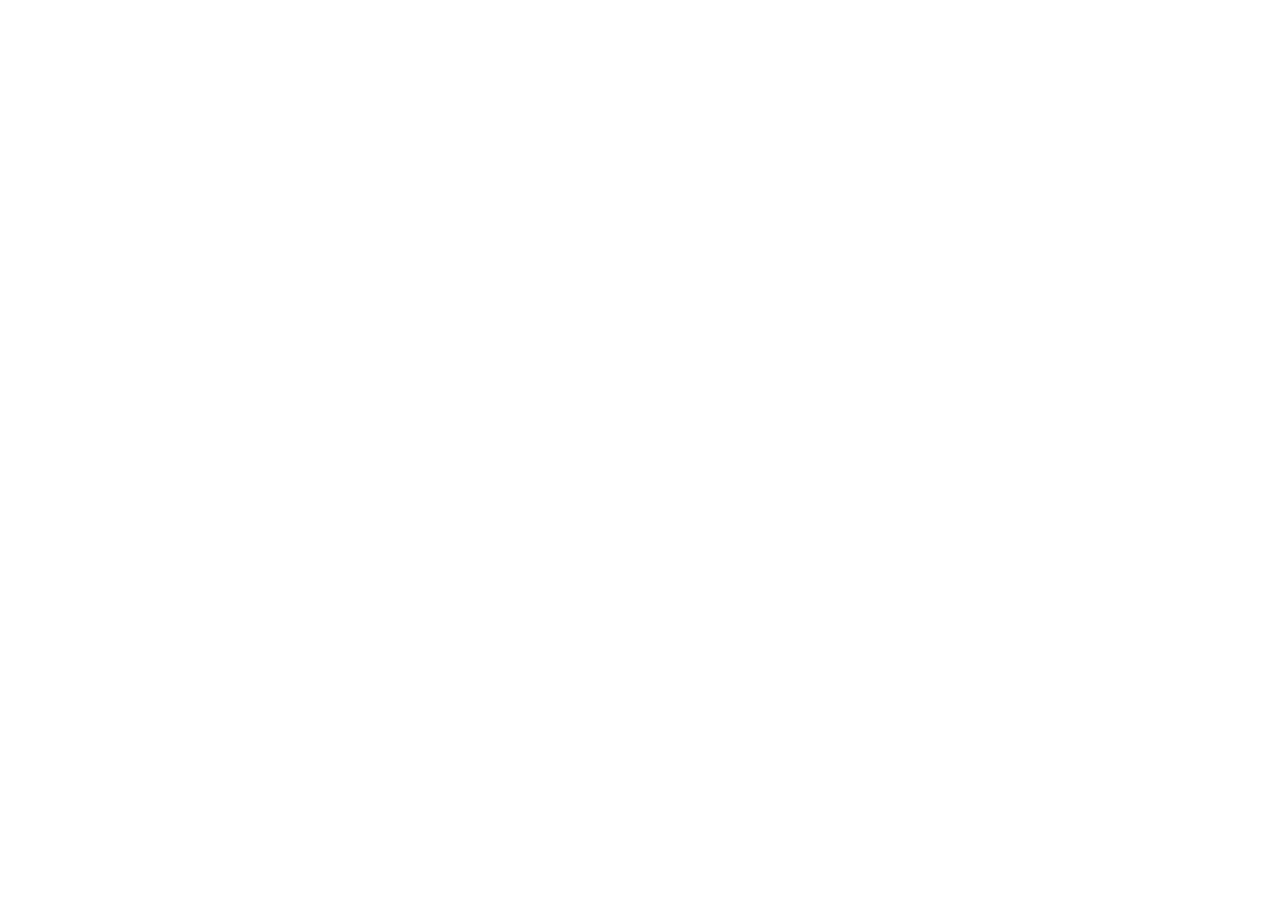
==== html/index.html @ c53e71bf "vv" ====
<!DOCTYPE html>
<html lang="en">
<head>
    <meta charset="UTF-8">
    <meta name="viewport" content="width=device-width, initial-scale=1.0">
    <title>av1/2</title>
    <link rel="stylesheet" href="style.css">

</head>
<body>
    <header>
      <link rel="stylesheet" href="">  
      <link rel="stylesheet" href="">  
      <link rel="stylesheet" href="">  
    </header>
    


    
</body>
</html>
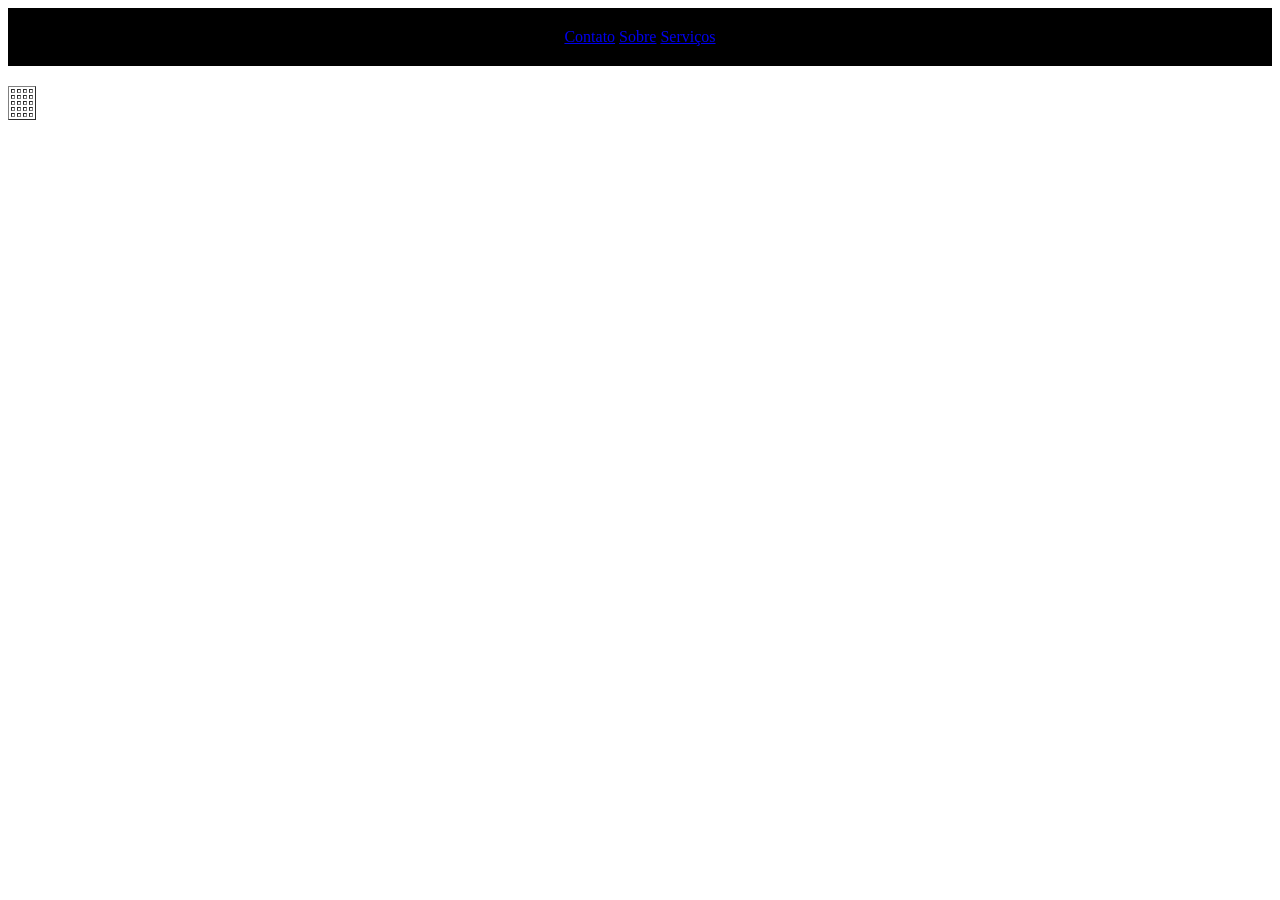
==== commit d7623dcf: "o" ====
--- a/html/index.html
+++ b/html/index.html
@@ -1,21 +1,54 @@
 <!DOCTYPE html>
-<html lang="en">
+<html lang="pt-br">
 <head>
     <meta charset="UTF-8">
     <meta name="viewport" content="width=device-width, initial-scale=1.0">
     <title>av1/2</title>
     <link rel="stylesheet" href="style.css">
+</head>
 
-</head>
 <body>
+
     <header>
-      <link rel="stylesheet" href="">  
-      <link rel="stylesheet" href="">  
-      <link rel="stylesheet" href="">  
+        <nav>
+            <a href="contato.html">Contato</a>
+            <a href="sobre.html">Sobre</a>
+            <a href="servicos.html">Serviços</a>
+        </nav>
     </header>
-    
-
-
-    
+<div class="container">
+   <table border="1">
+    <tr>
+        <th></th>
+        <th></th>
+        <th></th>
+        <th></th>
+    </tr>
+    <tr>
+        <td></td>
+        <td></td>
+        <td></td>
+        <td></td>
+    </tr>
+    <tr>
+        <td></td>
+        <td></td>
+        <td></td>
+        <td></td>
+    </tr>
+    <tr>
+        <td></td>
+        <td></td>
+        <td></td>
+        <td></td>
+    </tr>
+    <tr>
+        <td></td>
+        <td></td>
+        <td></td>
+        <td></td>
+    </tr>
+</table>
+</div>
 </body>
 </html>
--- a/html/style.css
+++ b/html/style.css
@@ -0,0 +1,11 @@
+header{
+    text-align: center;
+    background-color: #000000;
+    padding: 20px;
+    margin-bottom: 20px;
+}
+.conteiner{
+    width: 80%;
+    margin: 0 auto;
+    text-align: center;
+}
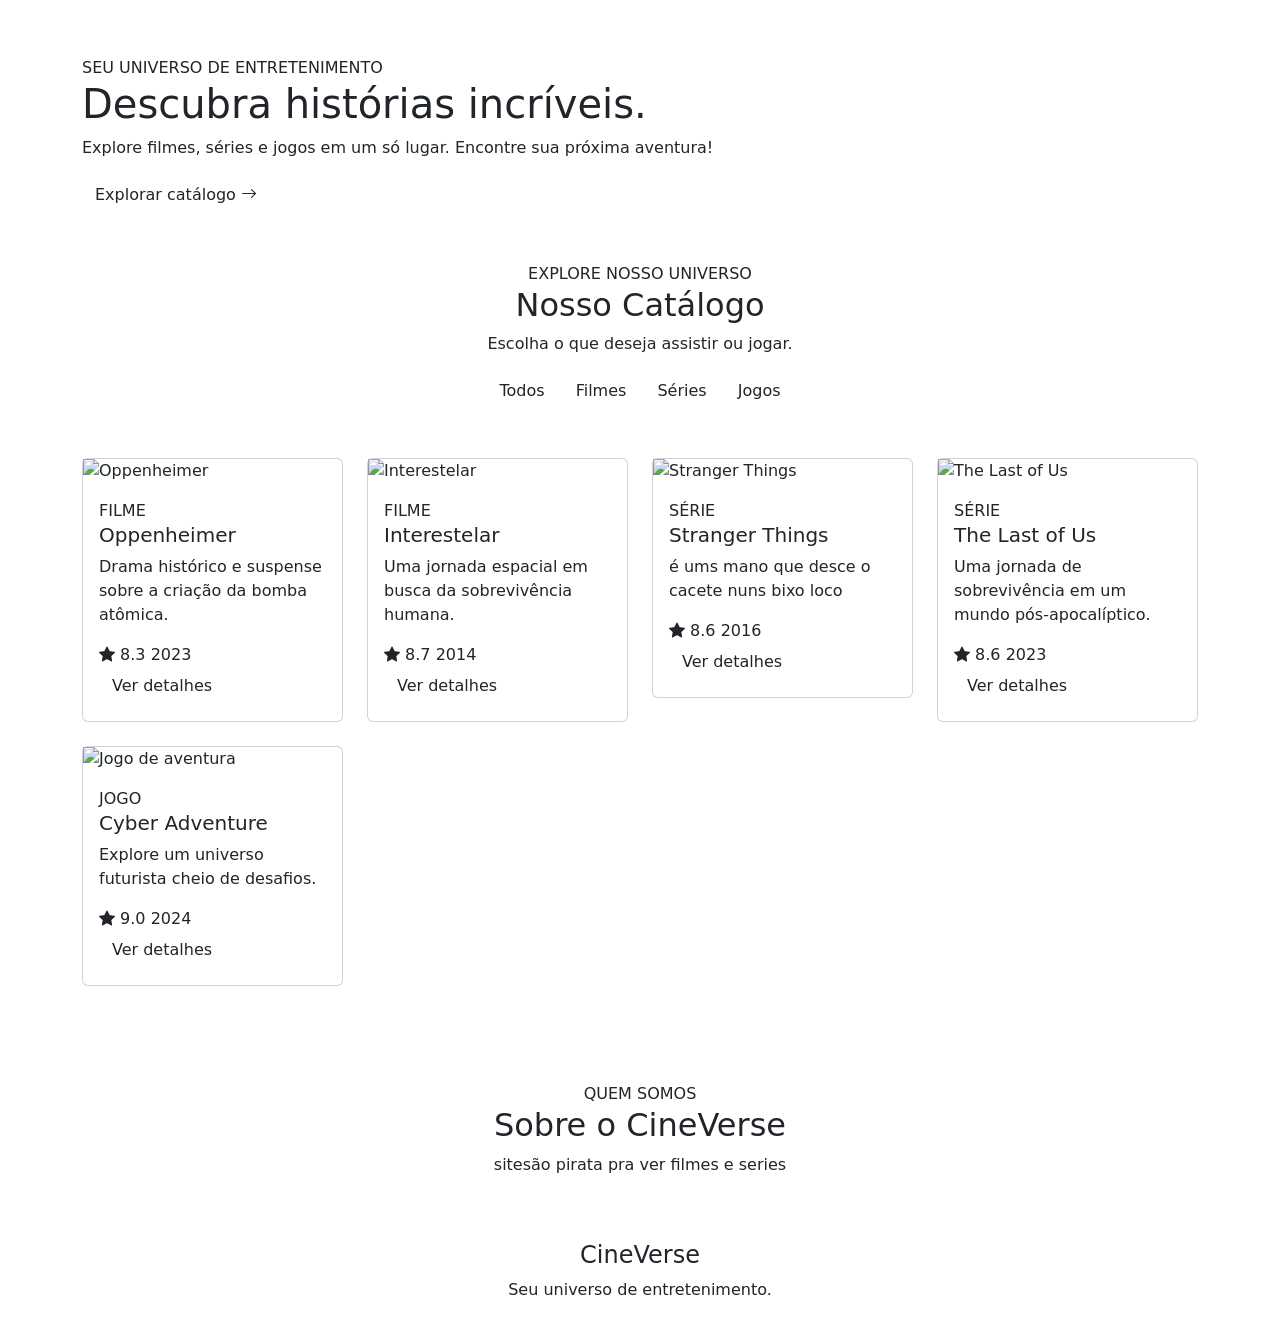
==== commit 7fccddad: "rr" ====
--- a/html/index.html
+++ b/html/index.html
@@ -1,54 +1,372 @@
+
 <!DOCTYPE html>
 <html lang="pt-br">
+
 <head>
     <meta charset="UTF-8">
     <meta name="viewport" content="width=device-width, initial-scale=1.0">
-    <title>av1/2</title>
-    <link rel="stylesheet" href="style.css">
+
+    <title>CineVerse | Catálogo de Entretenimento</title>
+
+    <!-- Bootstrap -->
+    <link href="https://cdn.jsdelivr.net/npm/bootstrap@5.3.3/dist/css/bootstrap.min.css" rel="stylesheet">
+
+    <!-- Bootstrap Icons -->
+    <link rel="stylesheet" href="https://cdn.jsdelivr.net/npm/bootstrap-icons@1.11.3/font/bootstrap-icons.min.css">
+
+    <!-- CSS -->
+    <link rel="stylesheet" href="css/style.css">
 </head>
 
 <body>
 
-    <header>
-        <nav>
-            <a href="contato.html">Contato</a>
-            <a href="sobre.html">Sobre</a>
-            <a href="servicos.html">Serviços</a>
-        </nav>
-    </header>
-<div class="container">
-   <table border="1">
-    <tr>
-        <th></th>
-        <th></th>
-        <th></th>
-        <th></th>
-    </tr>
-    <tr>
-        <td></td>
-        <td></td>
-        <td></td>
-        <td></td>
-    </tr>
-    <tr>
-        <td></td>
-        <td></td>
-        <td></td>
-        <td></td>
-    </tr>
-    <tr>
-        <td></td>
-        <td></td>
-        <td></td>
-        <td></td>
-    </tr>
-    <tr>
-        <td></td>
-        <td></td>
-        <td></td>
-        <td></td>
-    </tr>
-</table>
-</div>
+    <!-- MENU -->
+    <nav class="navbar navbar-expand-lg navbar-dark">
+
+        <div class="container">
+
+            <a class="navbar-brand" href="#">
+                <i class="bi bi-play-circle-fill"></i>
+                Cine<span>Verse</span>
+            </a>
+
+            <button class="navbar-toggler" type="button"
+                data-bs-toggle="collapse" data-bs-target="#menu">
+                <span class="navbar-toggler-icon"></span>
+            </button>
+
+            <div class="collapse navbar-collapse" id="menu">
+
+                <ul class="navbar-nav ms-auto">
+
+                    <li class="nav-item">
+                        <a class="nav-link" href="#inicio">Início</a>
+                    </li>
+
+                    <li class="nav-item">
+                        <a class="nav-link" href="#catalogo">Catálogo</a>
+                    </li>
+
+                    <li class="nav-item">
+                        <a class="nav-link" href="#sobre">Sobre</a>
+                    </li>
+
+                </ul>
+
+            </div>
+
+        </div>
+
+    </nav>
+
+    <!-- BANNER -->
+    <section class="banner" id="inicio">
+
+        <div class="container">
+
+            <div class="banner-content">
+
+                <span class="destaque">SEU UNIVERSO DE ENTRETENIMENTO</span>
+
+                <h1>Descubra histórias incríveis.</h1>
+
+                <p>
+                    Explore filmes, séries e jogos em um só lugar.
+                    Encontre sua próxima aventura!
+                </p>
+
+                <a href="#catalogo" class="btn btn-explorar">
+                    Explorar catálogo
+                    <i class="bi bi-arrow-right"></i>
+                </a>
+
+            </div>
+
+        </div>
+
+    </section>
+
+    <!-- CATÁLOGO -->
+    <section class="catalogo py-5" id="catalogo">
+
+        <div class="container">
+
+            <div class="titulo-secao text-center">
+
+                <span class="destaque">EXPLORE NOSSO UNIVERSO</span>
+
+                <h2>Nosso Catálogo</h2>
+
+                <p>Escolha o que deseja assistir ou jogar.</p>
+
+            </div>
+
+            <!-- CATEGORIAS -->
+            <div class="filtros text-center mb-5">
+
+                <button class="btn filtro ativo" data-categoria="todos">
+                    Todos
+                </button>
+
+                <button class="btn filtro" data-categoria="filmes">
+                    Filmes
+                </button>
+
+                <button class="btn filtro" data-categoria="series">
+                    Séries
+                </button>
+
+                <button class="btn filtro" data-categoria="jogos">
+                    Jogos
+                </button>
+
+            </div>
+
+            <!-- CARDS -->
+            <div class="row g-4" id="lista-catalogo">
+
+                <!-- FILME 1 -->
+                <div class="col-6 col-md-4 col-lg-3 item"
+                    data-categoria="filmes">
+
+                    <div class="card catalogo-card">
+
+                        <img src="https://image.tmdb.org/t/p/w500/8Gxv8gSFCU0XGDykEGv7zR1n2ua.jpg"
+                            alt="Oppenheimer">
+
+                        <div class="card-body">
+
+                            <span class="categoria">FILME</span>
+
+                            <h5>Oppenheimer</h5>
+
+                            <p>Drama histórico e suspense sobre a criação da bomba atômica.</p>
+
+                            <div class="informacoes">
+                                <span><i class="bi bi-star-fill"></i> 8.3</span>
+                                <span>2023</span>
+                            </div>
+
+                            <button class="btn btn-detalhes"
+                                data-titulo="Oppenheimer"
+                                data-descricao="Drama histórico e suspense sobre a criação da bomba atômica.">
+                                Ver detalhes
+                            </button>
+
+                        </div>
+
+                    </div>
+
+                </div>
+
+                <!-- FILME 2 -->
+                <div class="col-6 col-md-4 col-lg-3 item"
+                    data-categoria="filmes">
+
+                    <div class="card catalogo-card">
+
+                        <img src="https://image.tmdb.org/t/p/w500/8b8R8l88Qje9dn9OE8PY05Nxl1X.jpg"
+                            alt="Interestelar">
+
+                        <div class="card-body">
+
+                            <span class="categoria">FILME</span>
+
+                            <h5>Interestelar</h5>
+
+                            <p>Uma jornada espacial em busca da sobrevivência humana.</p>
+
+                            <div class="informacoes">
+                                <span><i class="bi bi-star-fill"></i> 8.7</span>
+                                <span>2014</span>
+                            </div>
+
+                            <button class="btn btn-detalhes"
+                                data-titulo="Interestelar"
+                                data-descricao="Uma jornada espacial em busca da sobrevivência humana.">
+                                Ver detalhes
+                            </button>
+
+                        </div>
+
+                    </div>
+
+                </div>
+
+                <div class="col-6 col-md-4 col-lg-3 item"
+                    data-categoria="series">
+
+                    <div class="card catalogo-card">
+
+                        <img src="https://https://pt.wikipedia.org/wiki/Stranger_Things#/media/Ficheiro:Stranger_Things_logo.png"
+                            alt="Stranger Things">
+
+                        <div class="card-body">
+
+                            <span class="categoria">SÉRIE</span>
+
+                            <h5>Stranger Things</h5>
+
+                            <p>é ums mano que desce o cacete nuns bixo loco</p>
+
+                            <div class="informacoes">
+                                <span><i class="bi bi-star-fill"></i> 8.6</span>
+                                <span>2016</span>
+                            </div>
+
+                            <button class="btn btn-detalhes"
+                                data-titulo="Stranger Things"
+                                data-descricao="Um grupo de amigos enfrenta mistérios sobrenaturais.">
+                                Ver detalhes
+                            </button>
+
+                        </div>
+
+                    </div>
+
+                </div>
+
+                <div class="col-6 col-md-4 col-lg-3 item"
+                    data-categoria="series">
+
+                    <div class="card catalogo-card">
+
+                        <img src="https://image.tmdb.org/t/p/w500/1XDDXPXGiI8id7MrUxK36ke7gkX.jpg"
+                            alt="The Last of Us">
+
+                        <div class="card-body">
+
+                            <span class="categoria">SÉRIE</span>
+
+                            <h5>The Last of Us</h5>
+
+                            <p>Uma jornada de sobrevivência em um mundo pós-apocalíptico.</p>
+
+                            <div class="informacoes">
+                                <span><i class="bi bi-star-fill"></i> 8.6</span>
+                                <span>2023</span>
+                            </div>
+
+                            <button class="btn btn-detalhes"
+                                data-titulo="The Last of Us"
+                                data-descricao="Uma jornada de sobrevivência em um mundo pós-apocalíptico.">
+                                Ver detalhes
+                            </button>
+
+                        </div>
+
+                    </div>
+
+                </div>
+
+                
+                <div class="col-6 col-md-4 col-lg-3 item"
+                    data-categoria="jogos">
+
+                    <div class="card catalogo-card">
+
+                        <img src="https://images.unsplash.com/photo-1542751371-adc38448a05e?w=600"
+                            alt="Jogo de aventura">
+
+                        <div class="card-body">
+
+                            <span class="categoria">JOGO</span>
+
+                            <h5>Cyber Adventure</h5>
+
+                            <p>Explore um universo futurista cheio de desafios.</p>
+
+                            <div class="informacoes">
+                                <span><i class="bi bi-star-fill"></i> 9.0</span>
+                                <span>2024</span>
+                            </div>
+
+                            <button class="btn btn-detalhes"
+                                data-titulo="Cyber Adventure"
+                                data-descricao="Explore um universo futurista cheio de desafios.">
+                                Ver detalhes
+                            </button>
+
+                        </div>
+
+                    </div>
+
+                </div>
+
+                <div class="col-6 col-md-4 col-lg-3 item"
+                    data-categoria="jogos">
+
+
+    </section>
+
+    <div class="modal fade" id="modalDetalhes" tabindex="-1"
+        aria-labelledby="tituloModal" aria-hidden="true">
+
+        <div class="modal-dialog modal-dialog-centered">
+
+            <div class="modal-content">
+
+                <div class="modal-header">
+                    <h5 class="modal-title" id="tituloModal">
+                        Detalhes do título
+                    </h5>
+
+                    <button type="button" class="btn-close"
+                        data-bs-dismiss="modal" aria-label="Fechar">
+                    </button>
+                </div>
+
+                <div class="modal-body">
+                    <h4 id="modalNome"></h4>
+                    <p id="modalDescricao"></p>
+                </div>
+
+                <div class="modal-footer">
+                    <button class="btn btn-fechar"
+                        data-bs-dismiss="modal">
+                        Fechar
+                    </button>
+                </div>
+
+            </div>
+
+        </div>
+
+    </div>
+
+    <section class="sobre py-5" id="sobre">
+
+        <div class="container text-center">
+
+            <span class="destaque">QUEM SOMOS</span>
+
+            <h2>Sobre o CineVerse</h2>
+
+            <p>
+               sitesão pirata pra ver filmes e series
+            </p>
+
+        </div>
+
+    </section>
+
+    <footer>
+
+        <div class="container text-center">
+
+            <h4>Cine<span>Verse</span></h4>
+
+            <p>Seu universo de entretenimento.</p>
+
+        
+
+        </div>
+
+    </footer>
+
+    <script src="https://cdn.jsdelivr.net/npm/bootstrap@5.3.3/dist/js/bootstrap.bundle.min.js"></script>
+
+    <script src="js/script.js"></script>
+
 </body>
-</html>+</html>
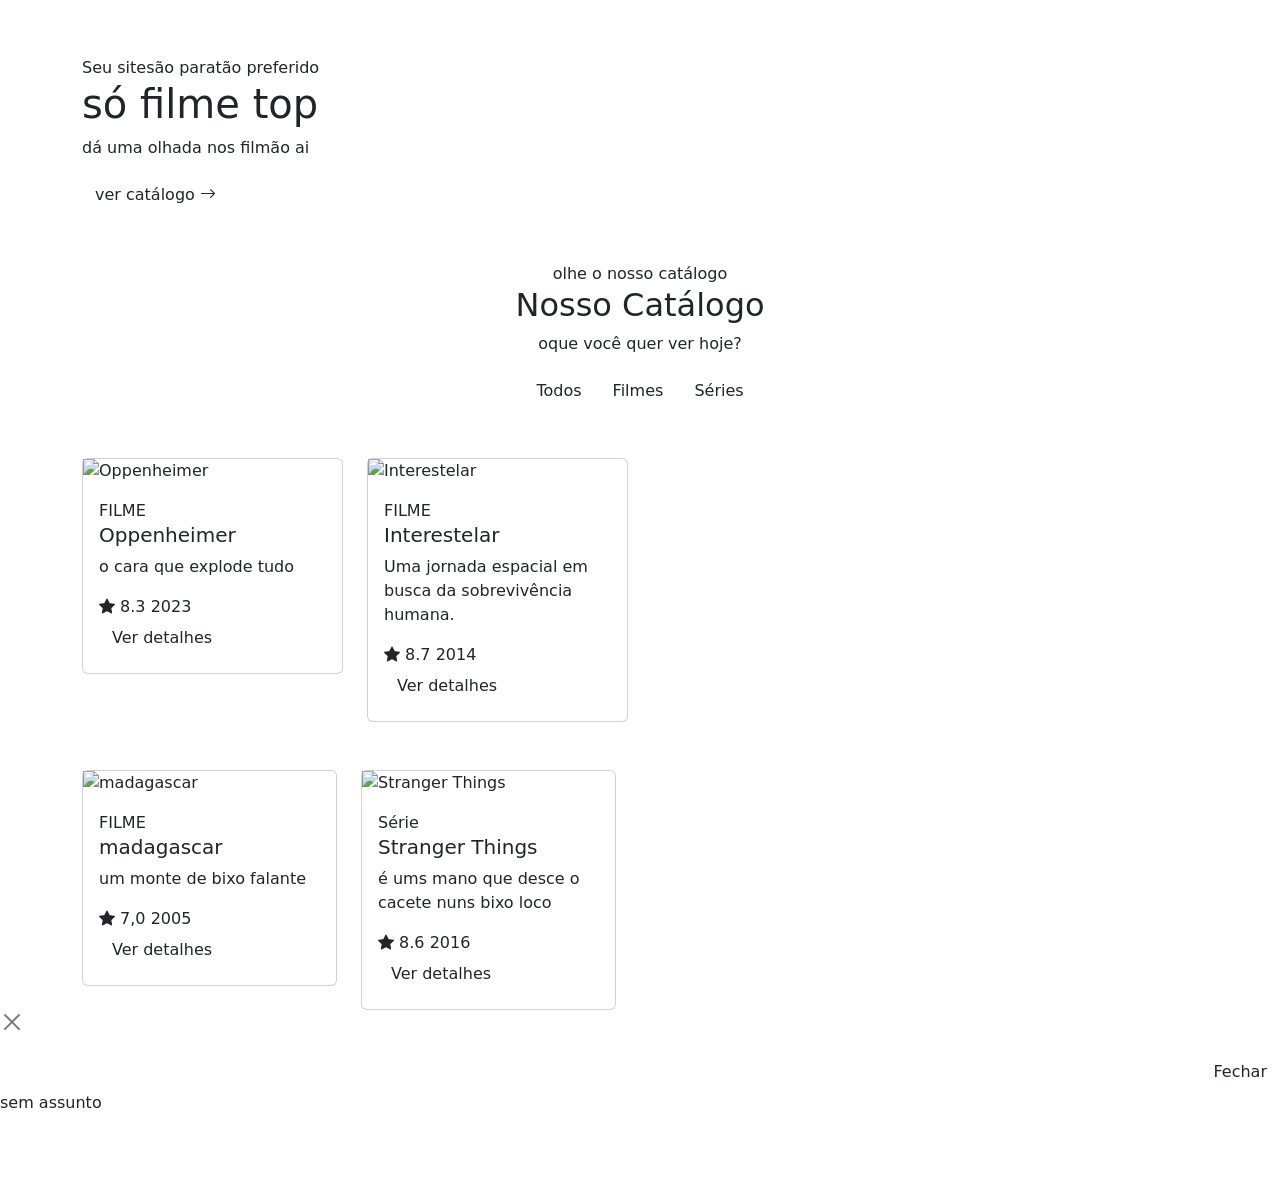
==== commit 3f35572d: "eu" ====
--- a/html/index.html
+++ b/html/index.html
@@ -8,19 +8,15 @@
 
     <title>CineVerse | Catálogo de Entretenimento</title>
 
-    <!-- Bootstrap -->
     <link href="https://cdn.jsdelivr.net/npm/bootstrap@5.3.3/dist/css/bootstrap.min.css" rel="stylesheet">
 
-    <!-- Bootstrap Icons -->
     <link rel="stylesheet" href="https://cdn.jsdelivr.net/npm/bootstrap-icons@1.11.3/font/bootstrap-icons.min.css">
 
-    <!-- CSS -->
     <link rel="stylesheet" href="css/style.css">
 </head>
 
 <body>
 
-    <!-- MENU -->
     <nav class="navbar navbar-expand-lg navbar-dark">
 
         <div class="container">
@@ -59,24 +55,22 @@
 
     </nav>
 
-    <!-- BANNER -->
     <section class="banner" id="inicio">
 
         <div class="container">
 
             <div class="banner-content">
 
-                <span class="destaque">SEU UNIVERSO DE ENTRETENIMENTO</span>
-
-                <h1>Descubra histórias incríveis.</h1>
+                <span class="destaque">Seu sitesão paratão preferido</span>
+
+                <h1>só filme top</h1>
 
                 <p>
-                    Explore filmes, séries e jogos em um só lugar.
-                    Encontre sua próxima aventura!
+                   dá uma olhada nos filmão ai
                 </p>
 
                 <a href="#catalogo" class="btn btn-explorar">
-                    Explorar catálogo
+                    ver catálogo
                     <i class="bi bi-arrow-right"></i>
                 </a>
 
@@ -86,22 +80,20 @@
 
     </section>
 
-    <!-- CATÁLOGO -->
     <section class="catalogo py-5" id="catalogo">
 
         <div class="container">
 
             <div class="titulo-secao text-center">
 
-                <span class="destaque">EXPLORE NOSSO UNIVERSO</span>
+                <span class="destaque">olhe o nosso catálogo</span>
 
                 <h2>Nosso Catálogo</h2>
 
-                <p>Escolha o que deseja assistir ou jogar.</p>
-
-            </div>
-
-            <!-- CATEGORIAS -->
+                <p>oque você quer ver hoje?</p>
+
+            </div>
+
             <div class="filtros text-center mb-5">
 
                 <button class="btn filtro ativo" data-categoria="todos">
@@ -116,16 +108,10 @@
                     Séries
                 </button>
 
-                <button class="btn filtro" data-categoria="jogos">
-                    Jogos
-                </button>
-
-            </div>
-
-            <!-- CARDS -->
+            </div>
+
             <div class="row g-4" id="lista-catalogo">
 
-                <!-- FILME 1 -->
                 <div class="col-6 col-md-4 col-lg-3 item"
                     data-categoria="filmes">
 
@@ -140,7 +126,7 @@
 
                             <h5>Oppenheimer</h5>
 
-                            <p>Drama histórico e suspense sobre a criação da bomba atômica.</p>
+                            <p>o cara que explode tudo</p>
 
                             <div class="informacoes">
                                 <span><i class="bi bi-star-fill"></i> 8.3</span>
@@ -159,7 +145,6 @@
 
                 </div>
 
-                <!-- FILME 2 -->
                 <div class="col-6 col-md-4 col-lg-3 item"
                     data-categoria="filmes">
 
@@ -193,6 +178,41 @@
 
                 </div>
 
+                <div class="row g-4" id="lista-catalogo">
+
+                <div class="col-6 col-md-4 col-lg-3 item"
+                    data-categoria="filmes">
+
+                    <div class="card catalogo-card">
+
+                        <img src="https://en.wikipedia.org/wiki/Madagascar_(2005_film)#/media/File:Madagascar_Theatrical_Poster.jpg"
+                            alt="madagascar">
+
+                        <div class="card-body">
+
+                            <span class="categoria">FILME</span>
+
+                            <h5>madagascar</h5>
+
+                            <p>um monte de bixo falante</p>
+
+                            <div class="informacoes">
+                                <span><i class="bi bi-star-fill"></i> 7,0</span>
+                                <span>2005</span>
+                            </div>
+
+                            <button class="btn btn-detalhes"
+                                data-titulo="madagascar"
+                                data-descricao="um monte de bixo falante">
+                                Ver detalhes
+                            </button>
+
+                        </div>
+
+                    </div>
+
+                </div>
+
                 <div class="col-6 col-md-4 col-lg-3 item"
                     data-categoria="series">
 
@@ -203,7 +223,7 @@
 
                         <div class="card-body">
 
-                            <span class="categoria">SÉRIE</span>
+                            <span class="categoria">Série</span>
 
                             <h5>Stranger Things</h5>
 
@@ -226,90 +246,11 @@
 
                 </div>
 
-                <div class="col-6 col-md-4 col-lg-3 item"
-                    data-categoria="series">
-
-                    <div class="card catalogo-card">
-
-                        <img src="https://image.tmdb.org/t/p/w500/1XDDXPXGiI8id7MrUxK36ke7gkX.jpg"
-                            alt="The Last of Us">
-
-                        <div class="card-body">
-
-                            <span class="categoria">SÉRIE</span>
-
-                            <h5>The Last of Us</h5>
-
-                            <p>Uma jornada de sobrevivência em um mundo pós-apocalíptico.</p>
-
-                            <div class="informacoes">
-                                <span><i class="bi bi-star-fill"></i> 8.6</span>
-                                <span>2023</span>
-                            </div>
-
-                            <button class="btn btn-detalhes"
-                                data-titulo="The Last of Us"
-                                data-descricao="Uma jornada de sobrevivência em um mundo pós-apocalíptico.">
-                                Ver detalhes
-                            </button>
-
-                        </div>
-
-                    </div>
-
-                </div>
-
-                
-                <div class="col-6 col-md-4 col-lg-3 item"
-                    data-categoria="jogos">
-
-                    <div class="card catalogo-card">
-
-                        <img src="https://images.unsplash.com/photo-1542751371-adc38448a05e?w=600"
-                            alt="Jogo de aventura">
-
-                        <div class="card-body">
-
-                            <span class="categoria">JOGO</span>
-
-                            <h5>Cyber Adventure</h5>
-
-                            <p>Explore um universo futurista cheio de desafios.</p>
-
-                            <div class="informacoes">
-                                <span><i class="bi bi-star-fill"></i> 9.0</span>
-                                <span>2024</span>
-                            </div>
-
-                            <button class="btn btn-detalhes"
-                                data-titulo="Cyber Adventure"
-                                data-descricao="Explore um universo futurista cheio de desafios.">
-                                Ver detalhes
-                            </button>
-
-                        </div>
-
-                    </div>
-
-                </div>
-
-                <div class="col-6 col-md-4 col-lg-3 item"
-                    data-categoria="jogos">
-
-
-    </section>
-
-    <div class="modal fade" id="modalDetalhes" tabindex="-1"
-        aria-labelledby="tituloModal" aria-hidden="true">
-
-        <div class="modal-dialog modal-dialog-centered">
-
-            <div class="modal-content">
-
-                <div class="modal-header">
-                    <h5 class="modal-title" id="tituloModal">
-                        Detalhes do título
-                    </h5>
+                        </div>
+
+                    </div>
+
+                </div>
 
                     <button type="button" class="btn-close"
                         data-bs-dismiss="modal" aria-label="Fechar">
@@ -334,34 +275,8 @@
 
     </div>
 
-    <section class="sobre py-5" id="sobre">
-
-        <div class="container text-center">
-
-            <span class="destaque">QUEM SOMOS</span>
-
-            <h2>Sobre o CineVerse</h2>
-
-            <p>
-               sitesão pirata pra ver filmes e series
-            </p>
-
-        </div>
-
-    </section>
-
     <footer>
-
-        <div class="container text-center">
-
-            <h4>Cine<span>Verse</span></h4>
-
-            <p>Seu universo de entretenimento.</p>
-
-        
-
-        </div>
-
+       <p> sem assunto</p>
     </footer>
 
     <script src="https://cdn.jsdelivr.net/npm/bootstrap@5.3.3/dist/js/bootstrap.bundle.min.js"></script>
